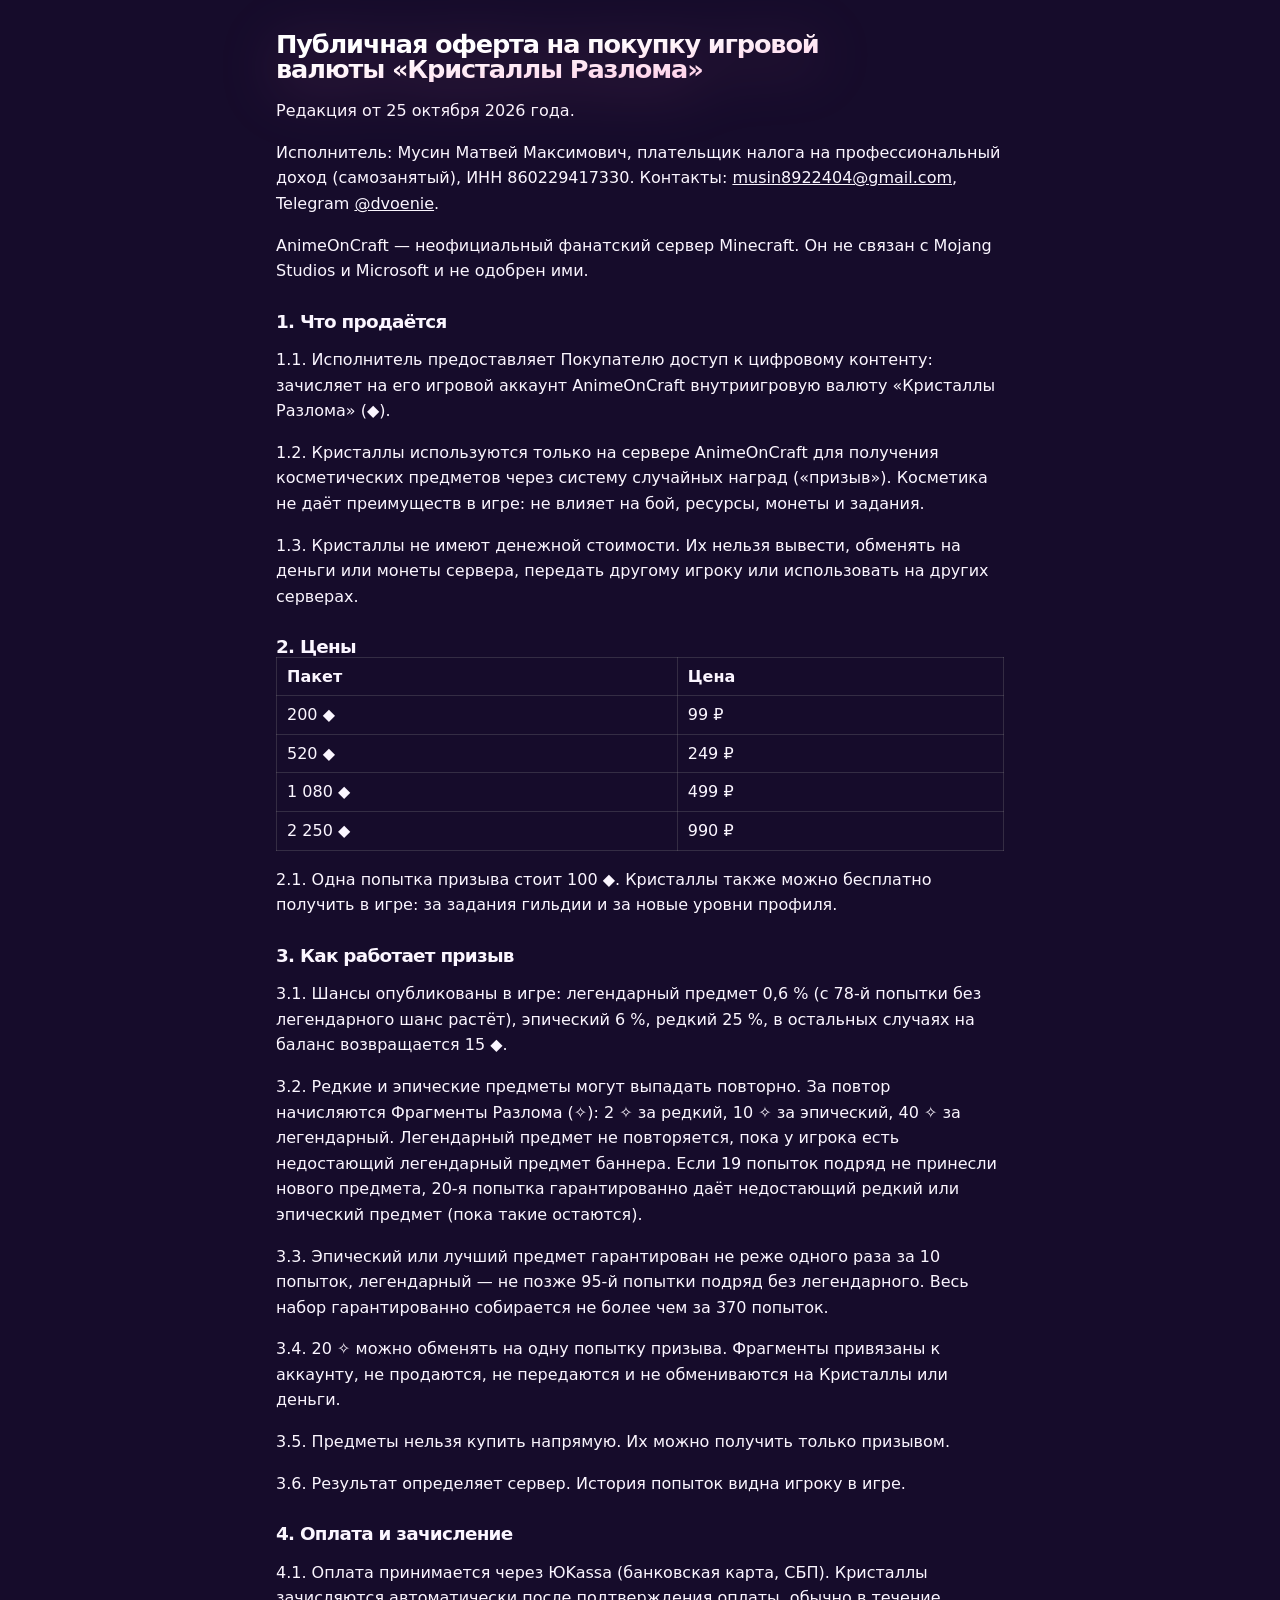
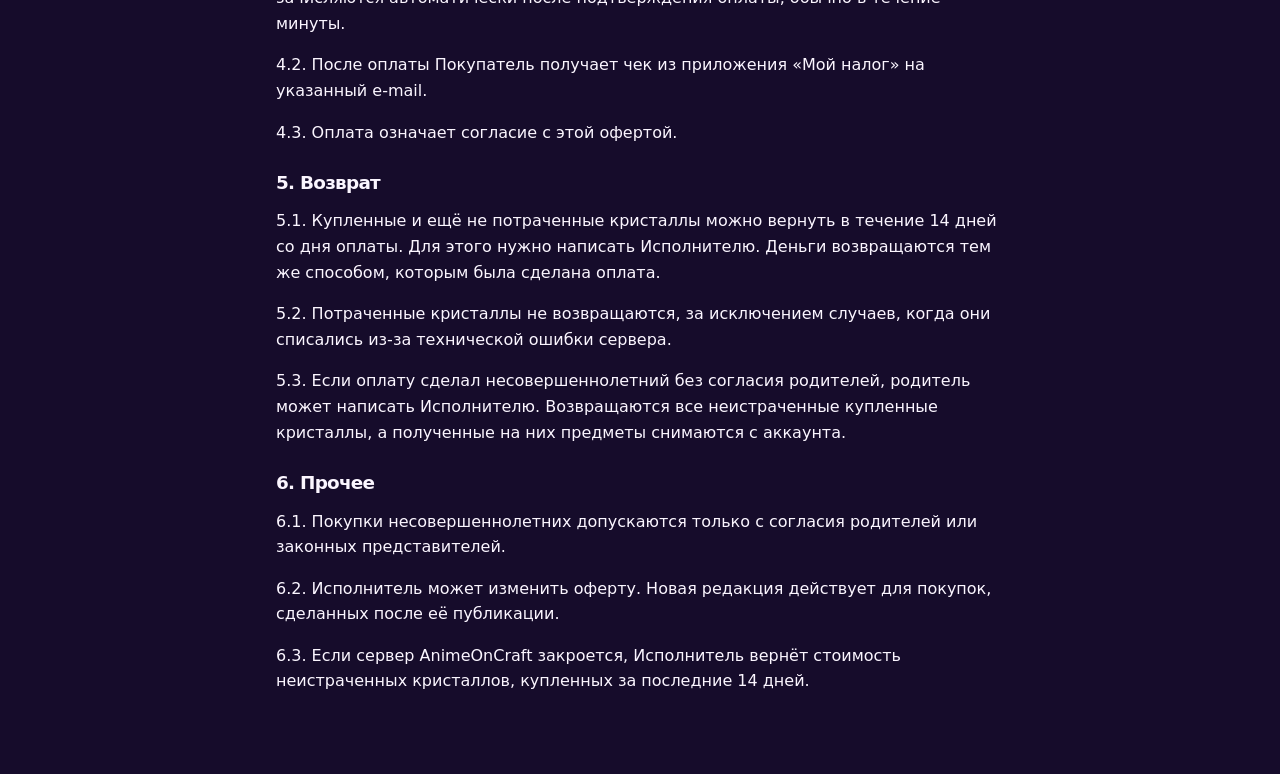
==== offer.html @ b02c4db6 "Publish AnimeOnCraft 0.9.0 factions metadata" ====
<!doctype html>
<html lang="ru">
<head>
<meta charset="utf-8">
<meta name="viewport" content="width=device-width, initial-scale=1">
<title>Оферта — Кристаллы Разлома · AnimeOnCraft</title>
<link rel="stylesheet" href="style.css">
<style>.offer{max-width:760px;margin:0 auto;padding:32px 16px 64px;line-height:1.6}.offer h1{font-size:1.6rem}.offer h2{font-size:1.15rem;margin-top:28px}.offer table{border-collapse:collapse;width:100%}.offer td,.offer th{border:1px solid #8884;padding:6px 10px;text-align:left}</style>
</head>
<body>
<main class="offer">
<h1>Публичная оферта на покупку игровой валюты «Кристаллы Разлома»</h1>
<p>Редакция от 25 октября 2026 года.</p>
<p>Исполнитель: Мусин Матвей Максимович, плательщик налога на профессиональный доход (самозанятый), ИНН 860229417330. Контакты: <a href="mailto:musin8922404@gmail.com">musin8922404@gmail.com</a>, Telegram <a href="https://t.me/dvoenie">@dvoenie</a>.</p>
<p>AnimeOnCraft — неофициальный фанатский сервер Minecraft. Он не связан с Mojang Studios и Microsoft и не одобрен ими.</p>

<h2>1. Что продаётся</h2>
<p>1.1. Исполнитель предоставляет Покупателю доступ к цифровому контенту: зачисляет на его игровой аккаунт AnimeOnCraft внутриигровую валюту «Кристаллы Разлома» (◆).</p>
<p>1.2. Кристаллы используются только на сервере AnimeOnCraft для получения косметических предметов через систему случайных наград («призыв»). Косметика не даёт преимуществ в игре: не влияет на бой, ресурсы, монеты и задания.</p>
<p>1.3. Кристаллы не имеют денежной стоимости. Их нельзя вывести, обменять на деньги или монеты сервера, передать другому игроку или использовать на других серверах.</p>

<h2>2. Цены</h2>
<table>
<tr><th>Пакет</th><th>Цена</th></tr>
<tr><td>200 ◆</td><td>99 ₽</td></tr>
<tr><td>520 ◆</td><td>249 ₽</td></tr>
<tr><td>1 080 ◆</td><td>499 ₽</td></tr>
<tr><td>2 250 ◆</td><td>990 ₽</td></tr>
</table>
<p>2.1. Одна попытка призыва стоит 100 ◆. Кристаллы также можно бесплатно получить в игре: за задания гильдии и за новые уровни профиля.</p>

<h2>3. Как работает призыв</h2>
<p>3.1. Шансы опубликованы в игре: легендарный предмет 0,6 % (с 78-й попытки без легендарного шанс растёт), эпический 6 %, редкий 25 %, в остальных случаях на баланс возвращается 15 ◆.</p>
<p>3.2. Редкие и эпические предметы могут выпадать повторно. За повтор начисляются Фрагменты Разлома (✧): 2 ✧ за редкий, 10 ✧ за эпический, 40 ✧ за легендарный. Легендарный предмет не повторяется, пока у игрока есть недостающий легендарный предмет баннера. Если 19 попыток подряд не принесли нового предмета, 20-я попытка гарантированно даёт недостающий редкий или эпический предмет (пока такие остаются).</p>
<p>3.3. Эпический или лучший предмет гарантирован не реже одного раза за 10 попыток, легендарный — не позже 95-й попытки подряд без легендарного. Весь набор гарантированно собирается не более чем за 370 попыток.</p>
<p>3.4. 20 ✧ можно обменять на одну попытку призыва. Фрагменты привязаны к аккаунту, не продаются, не передаются и не обмениваются на Кристаллы или деньги.</p>
<p>3.5. Предметы нельзя купить напрямую. Их можно получить только призывом.</p>
<p>3.6. Результат определяет сервер. История попыток видна игроку в игре.</p>

<h2>4. Оплата и зачисление</h2>
<p>4.1. Оплата принимается через ЮKassa (банковская карта, СБП). Кристаллы зачисляются автоматически после подтверждения оплаты, обычно в течение минуты.</p>
<p>4.2. После оплаты Покупатель получает чек из приложения «Мой налог» на указанный e-mail.</p>
<p>4.3. Оплата означает согласие с этой офертой.</p>

<h2>5. Возврат</h2>
<p>5.1. Купленные и ещё не потраченные кристаллы можно вернуть в течение 14 дней со дня оплаты. Для этого нужно написать Исполнителю. Деньги возвращаются тем же способом, которым была сделана оплата.</p>
<p>5.2. Потраченные кристаллы не возвращаются, за исключением случаев, когда они списались из-за технической ошибки сервера.</p>
<p>5.3. Если оплату сделал несовершеннолетний без согласия родителей, родитель может написать Исполнителю. Возвращаются все неистраченные купленные кристаллы, а полученные на них предметы снимаются с аккаунта.</p>

<h2>6. Прочее</h2>
<p>6.1. Покупки несовершеннолетних допускаются только с согласия родителей или законных представителей.</p>
<p>6.2. Исполнитель может изменить оферту. Новая редакция действует для покупок, сделанных после её публикации.</p>
<p>6.3. Если сервер AnimeOnCraft закроется, Исполнитель вернёт стоимость неистраченных кристаллов, купленных за последние 14 дней.</p>
</main>
</body>
</html>
---- style.css ----
/* Layout: floating liquid-glass tab bar over a dusk sky of sakura and lilac light; each tab is one glass "sheet" view.
   Single dark look on purpose: the glass needs a deep coloured sky behind it. */
:root{
  --night:#160c2b;      /* page ground */
  --dusk:#2b1650;       /* deeper sky */
  --sakura:#ff9fcf;     /* main accent, mascot glow, CTA */
  --lilac:#b994ff;      /* secondary light */
  --dawn:#8fd8ff;       /* cool rim light on glass */
  --ink:#fbf6ff;        /* text */
  --ink-2:#d9cdea;      /* secondary text */
  --ink-3:#a998c2;      /* tertiary text */
  --glass:rgba(255,255,255,.085);
  --glass-hi:rgba(255,255,255,.16);
  --rim:rgba(255,255,255,.28);
  --rim-soft:rgba(255,255,255,.1);
  --shade:rgba(8,2,22,.45);
  --display:"Unbounded","Segoe UI",system-ui,sans-serif;
  --body:"Manrope","Segoe UI",system-ui,sans-serif;
  --r-xl:34px;--r-lg:26px;--r-md:18px;--r-pill:999px;
  color-scheme:dark;
}
*{box-sizing:border-box}
html{background:var(--night)}
body{margin:0;min-height:100vh;background:var(--night);color:var(--ink);font:500 16px/1.6 var(--body);-webkit-font-smoothing:antialiased;
  padding-left:max(16px,env(safe-area-inset-left,0px));padding-right:max(16px,env(safe-area-inset-right,0px));overflow-x:hidden}
body::before{content:"";position:fixed;inset:0 0 auto;height:env(safe-area-inset-top,0px);z-index:30;background:var(--night)}
a{color:inherit}
img{max-width:100%}
[hidden]{display:none!important}
.defs{position:absolute;width:0;height:0}
:focus-visible{outline:2px solid var(--sakura);outline-offset:3px;border-radius:12px}

/* Sky: soft colour fields the glass refracts */
.sky{position:fixed;inset:0;z-index:-1;overflow:hidden;background:
  radial-gradient(120% 80% at 50% 120%,#3a1a5e 0%,transparent 60%),
  linear-gradient(180deg,var(--night) 0%,var(--dusk) 100%)}
.sky i{position:absolute;border-radius:50%;filter:blur(60px);opacity:.95}
.sky .b1{width:46vmax;height:46vmax;left:52%;top:-12%;background:radial-gradient(circle,#ff7fc0 0%,#ff7fc000 70%)}
.sky .b2{width:40vmax;height:40vmax;left:-12%;top:28%;background:radial-gradient(circle,#7a5cff 0%,#7a5cff00 70%)}
.sky .b3{width:30vmax;height:30vmax;left:66%;top:58%;background:radial-gradient(circle,#4fc3ff 0%,#4fc3ff00 70%);opacity:.45}
.sky .b4{width:26vmax;height:26vmax;left:22%;top:-8%;background:radial-gradient(circle,#c58cff 0%,#c58cff00 70%);opacity:.55}
@media (prefers-reduced-motion:no-preference){
  .sky .b1{animation:drift 26s ease-in-out infinite alternate}
  .sky .b2{animation:drift 32s ease-in-out infinite alternate-reverse}
  .sky .b3{animation:drift 22s ease-in-out infinite alternate}
}
@keyframes drift{to{transform:translate3d(-6vmax,5vmax,0) scale(1.12)}}

/* Liquid glass material */
.glass{position:relative;isolation:isolate;
  background:linear-gradient(150deg,var(--glass-hi),var(--glass) 42%,rgba(255,255,255,.05));
  -webkit-backdrop-filter:blur(22px) saturate(175%);backdrop-filter:blur(22px) saturate(175%);
  border:1px solid var(--rim-soft);
  box-shadow:inset 0 1px 0 var(--rim),inset 0 -1px 0 rgba(255,255,255,.06),inset 0 0 0 1px rgba(255,255,255,.03),0 24px 60px -18px var(--shade)}
.glass::after{content:"";position:absolute;inset:0;border-radius:inherit;pointer-events:none;z-index:-1;
  background:radial-gradient(120% 60% at 15% -10%,rgba(255,255,255,.22),transparent 55%),radial-gradient(80% 50% at 110% 120%,rgba(143,216,255,.12),transparent 60%)}

/* Header + tab bar */
.top{position:sticky;top:env(safe-area-inset-top,0px);z-index:20;max-width:1240px;margin:0 auto;display:grid;grid-template-columns:1fr auto 1fr;align-items:center;gap:16px;padding-block:18px}
.brand{display:flex;align-items:center;gap:10px;text-decoration:none;font:700 17px/1 var(--display);letter-spacing:-.02em;justify-self:start}
.brand img{width:40px;height:40px;border-radius:12px;box-shadow:0 0 0 1px var(--rim-soft),0 8px 20px -6px rgba(255,127,192,.6)}
.tabs{display:flex;gap:2px;padding:5px;border-radius:var(--r-pill)}
.tabs a{position:relative;z-index:1;text-decoration:none;padding:10px 18px;border-radius:var(--r-pill);font-weight:700;font-size:15px;color:var(--ink-2);transition:color .25s;white-space:nowrap}
.tabs a[aria-current="page"]{color:var(--ink)}
.tabs a:hover{color:var(--ink)}
.lens{position:absolute;z-index:0;top:5px;left:0;height:calc(100% - 10px);width:80px;border-radius:var(--r-pill);
  background:linear-gradient(180deg,rgba(255,255,255,.26),rgba(255,255,255,.08));
  -webkit-backdrop-filter:blur(2px) saturate(190%) brightness(1.12);backdrop-filter:blur(2px) saturate(190%) brightness(1.12);
  box-shadow:inset 0 1px 1px rgba(255,255,255,.65),inset 0 -2px 6px rgba(255,159,207,.25),inset 0 0 0 1px rgba(255,255,255,.18),0 6px 18px -6px rgba(255,127,192,.55);
  transition:transform .55s cubic-bezier(.34,1.56,.64,1),width .55s cubic-bezier(.34,1.56,.64,1)}
.refract .lens{backdrop-filter:url(#lens) saturate(190%) brightness(1.12)}
.lens.squish{animation:squish .5s cubic-bezier(.34,1.56,.64,1)}
@keyframes squish{30%{scale:1.14 .86}60%{scale:.96 1.05}}
.mini-download{justify-self:end;text-decoration:none;font-weight:700;font-size:14px;padding:11px 18px;border-radius:var(--r-pill)}
.mini-download:hover{background:linear-gradient(150deg,rgba(255,159,207,.32),rgba(255,255,255,.08))}

main{max-width:1240px;margin:0 auto;padding-block:8px 40px}
.view{display:flex;flex-direction:column;gap:28px}
@media (prefers-reduced-motion:no-preference){.view{animation:rise .5s cubic-bezier(.2,.8,.2,1)}}
@keyframes rise{from{transform:translateY(10px) scale(.995);filter:blur(4px)}}

/* Home */
.hero{display:grid;grid-template-columns:1.05fr 1fr;align-items:center;gap:24px;padding-block:28px 8px}
.intro{display:flex;flex-direction:column;align-items:flex-start;gap:22px;min-width:0}
.beta{display:inline-flex;align-items:center;gap:9px;padding:8px 14px;border-radius:var(--r-pill);font-size:13px;font-weight:700;color:var(--ink-2)}
.beta i{width:7px;height:7px;border-radius:50%;background:#7ef0b2;box-shadow:0 0 10px #7ef0b2}
h1{margin:0;font:800 clamp(44px,6.6vw,92px)/.98 var(--display);letter-spacing:-.045em;text-wrap:balance;
  background:linear-gradient(175deg,#fff 30%,#ffd3ea 70%,#d7b8ff);-webkit-background-clip:text;background-clip:text;color:transparent;
  filter:drop-shadow(0 10px 30px rgba(255,127,192,.25))}
.lead{margin:0;max-width:30em;font-size:18px;color:var(--ink-2)}
.cta{position:relative;display:inline-flex;align-items:center;gap:14px;padding:20px 30px 20px 26px;border-radius:var(--r-pill);text-decoration:none;
  font:700 18px/1 var(--display);letter-spacing:-.01em;color:#2a0c26;
  background:radial-gradient(120% 140% at 30% 0%,#fff3f9 0%,#ffc2e1 32%,#ff8cc6 70%,#e86bb0 100%);
  box-shadow:inset 0 2px 1px rgba(255,255,255,.9),inset 0 -6px 14px rgba(170,40,110,.35),0 0 0 1px rgba(255,255,255,.35),0 18px 40px -12px rgba(255,110,185,.75);
  transition:transform .3s cubic-bezier(.34,1.56,.64,1),box-shadow .3s}
.cta::before{content:"";position:absolute;left:8%;right:8%;top:3px;height:40%;border-radius:var(--r-pill);background:linear-gradient(rgba(255,255,255,.55),rgba(255,255,255,0));pointer-events:none;z-index:0}
.cta>*{position:relative;z-index:1}
.cta:hover{transform:translateY(-2px) scale(1.02)}
.cta:active{transform:scale(.98)}
.meta{margin:0;font-size:14px;line-height:1.7;color:var(--ink-3)}

.stage{position:relative;aspect-ratio:1/1;max-width:560px;width:100%;justify-self:center;display:grid;place-items:center}
.bubble{position:absolute;inset:6%;border-radius:50%;
  background:radial-gradient(60% 60% at 32% 26%,rgba(255,255,255,.35),rgba(255,255,255,0) 42%),radial-gradient(circle at 50% 60%,rgba(255,159,207,.18),rgba(185,148,255,.08) 55%,rgba(255,255,255,.04) 70%);
  -webkit-backdrop-filter:blur(6px) saturate(160%);backdrop-filter:blur(6px) saturate(160%);
  box-shadow:inset 0 2px 2px rgba(255,255,255,.55),inset 0 -24px 60px rgba(143,216,255,.18),inset 0 0 0 1px rgba(255,255,255,.18),0 40px 90px -30px rgba(255,110,185,.6)}
.cat{position:relative;z-index:2;width:62%;height:auto;margin-top:2%;filter:drop-shadow(0 24px 30px rgba(40,6,60,.55))}
@media (prefers-reduced-motion:no-preference){.cat{animation:bob 6s ease-in-out infinite}}
@keyframes bob{50%{transform:translateY(-10px)}}
.pedestal{position:absolute;z-index:1;bottom:13%;width:46%;height:7%;border-radius:50%;background:radial-gradient(closest-side,rgba(20,4,40,.55),transparent)}
.chip{position:absolute;z-index:3;padding:10px 16px;border-radius:var(--r-pill);font-size:13px;font-weight:700;color:var(--ink);white-space:nowrap}
.chip-a{top:9%;right:-2%}
.chip-b{bottom:6%;left:0}

.steps{list-style:none;margin:0;padding:26px 28px;border-radius:var(--r-xl);display:grid;grid-template-columns:repeat(3,minmax(0,1fr));gap:28px}
.steps li{display:flex;gap:16px;align-items:flex-start;min-width:0}
.steps b{flex:none;display:grid;place-items:center;width:42px;height:42px;border-radius:50%;font:700 16px/1 var(--display);
  background:linear-gradient(160deg,rgba(255,255,255,.3),rgba(255,255,255,.06));box-shadow:inset 0 1px 1px rgba(255,255,255,.6),0 0 0 1px rgba(255,255,255,.12)}
.steps h3{margin:2px 0 6px;font:700 16px/1.3 var(--display);letter-spacing:-.01em}
.steps p{margin:0;font-size:15px;color:var(--ink-2)}

.teasers{display:grid;grid-template-columns:repeat(3,minmax(0,1fr));gap:16px}
.teaser{display:flex;flex-direction:column;gap:10px;padding:22px 24px;border-radius:var(--r-lg);text-decoration:none;min-width:0;transition:transform .35s cubic-bezier(.34,1.56,.64,1)}
.teaser:hover{transform:translateY(-3px)}
.t-kicker{font-size:13px;font-weight:700;color:var(--sakura)}
.t-title{font:700 18px/1.3 var(--display);letter-spacing:-.01em;text-wrap:balance}
.t-more{margin-top:auto;font-size:14px;font-weight:700;color:var(--ink-2)}
.teaser-map{background-image:linear-gradient(150deg,rgba(22,12,43,.55),rgba(22,12,43,.82)),url(assets/shots/sora-top-s.webp);background-size:cover;background-position:center}
.teaser-shots{background-image:linear-gradient(150deg,rgba(22,12,43,.5),rgba(22,12,43,.82)),url(assets/shots/guild-entrance-s.webp);background-size:cover;background-position:center}

/* Shared view heading */
.view-head{display:flex;flex-direction:column;gap:8px;padding-top:20px;max-width:46em}
h2{margin:0;font:800 clamp(32px,4.4vw,52px)/1.05 var(--display);letter-spacing:-.04em}
.view-head p{margin:0;color:var(--ink-2)}

/* Map */
.map-shell{border-radius:var(--r-xl);padding:14px;display:flex;flex-direction:column;gap:12px}
.map-filters{display:flex;flex-wrap:wrap;gap:8px}
.pill{display:inline-flex;align-items:center;gap:8px;padding:8px 14px;border-radius:var(--r-pill);border:1px solid var(--rim-soft);background:rgba(255,255,255,.04);color:var(--ink-3);font:700 14px/1 var(--body);cursor:pointer;transition:background .2s,color .2s}
.pill.on{color:var(--ink);background:linear-gradient(160deg,rgba(255,255,255,.2),rgba(255,255,255,.06));box-shadow:inset 0 1px 0 rgba(255,255,255,.35)}
.dot{width:10px;height:10px;border-radius:50%;flex:none}
.d-sora{background:#fff;box-shadow:0 0 8px #fff}.d-clan{background:conic-gradient(#ff5a5f,#ff8fd0,#b67bff,#6fc8ff,#7ee07a,#ffa24c,#ff5a5f)}
.d-res{background:#ffd36b}.d-place{background:#c9d2e3}.d-event{background:#c06bff;box-shadow:0 0 8px #c06bff}.d-road{background:transparent;border:2px solid #f2e6d8;border-radius:3px;height:4px}
.map-frame{position:relative;height:min(72vh,760px);min-height:380px;border-radius:calc(var(--r-xl) - 10px);overflow:hidden;background:#0b0618;touch-action:none;cursor:grab}
.map-frame.drag{cursor:grabbing}
#map-svg{width:100%;height:100%;display:block}
.map-zoom{position:absolute;right:14px;top:14px;display:flex;flex-direction:column;border-radius:20px;padding:4px}
.map-zoom button{width:40px;height:40px;border:0;background:transparent;color:var(--ink);font:700 20px/1 var(--body);cursor:pointer;border-radius:16px}
.map-zoom button:hover{background:rgba(255,255,255,.12)}
.map-card{position:absolute;left:14px;bottom:14px;max-width:min(320px,calc(100% - 28px));padding:14px 18px;border-radius:var(--r-md);display:flex;flex-direction:column;gap:2px;pointer-events:none}
.mc-type{font-size:13px;font-weight:700;color:var(--sakura)}
.mc-name{font:700 17px/1.3 var(--display);letter-spacing:-.01em}
.mc-xz{font-size:13px;color:var(--ink-3);font-variant-numeric:tabular-nums}
.map-legend{display:flex;flex-wrap:wrap;gap:8px 18px;font-size:14px;color:var(--ink-2);padding:2px 6px}
.map-legend span{display:inline-flex;align-items:center;gap:8px}
.poi{cursor:pointer}
.poi-label{font-family:var(--body);font-weight:700;fill:#fff;paint-order:stroke;stroke:rgba(14,6,28,.85);stroke-width:4px;pointer-events:none}

/* News */
.news{display:grid;grid-template-columns:minmax(240px,320px) minmax(0,1fr);gap:18px;align-items:start}
.news-list{list-style:none;margin:0;padding:8px;border-radius:var(--r-lg);display:flex;flex-direction:column;gap:4px;position:sticky;top:96px}
.news-list button{width:100%;text-align:left;border:0;background:transparent;color:var(--ink-2);padding:12px 14px;border-radius:var(--r-md);cursor:pointer;display:flex;flex-direction:column;gap:3px;font:600 15px/1.35 var(--body)}
.news-list button:hover{background:rgba(255,255,255,.06);color:var(--ink)}
.news-list button[aria-current="true"]{color:var(--ink);background:linear-gradient(160deg,rgba(255,255,255,.2),rgba(255,255,255,.06));box-shadow:inset 0 1px 0 rgba(255,255,255,.35)}
.news-list .nv{font:700 12px/1 var(--display);color:var(--sakura);font-variant-numeric:tabular-nums}
.news-article{border-radius:var(--r-xl);padding:clamp(22px,4vw,44px);min-width:0}
.news-article .nh{display:flex;flex-wrap:wrap;gap:8px 14px;align-items:center;margin-bottom:14px;color:var(--ink-3);font-size:14px}
.news-article .ver{padding:5px 11px;border-radius:var(--r-pill);font:700 12px/1 var(--display);color:#2a0c26;background:var(--sakura)}
.news-article h3.title{margin:0 0 18px;font:800 clamp(24px,3vw,36px)/1.15 var(--display);letter-spacing:-.03em;text-wrap:balance}
.news-body{max-width:68ch;color:var(--ink-2)}
.news-body h3{margin:26px 0 8px;font:700 18px/1.3 var(--display);color:var(--ink);letter-spacing:-.01em}
.news-body p{margin:0 0 12px}
.news-body ul{margin:0 0 12px;padding-left:20px}
.news-body li{margin-bottom:6px}
.news-body strong{color:var(--ink)}
.news-body code{font-size:.9em;padding:2px 7px;border-radius:8px;background:rgba(255,255,255,.1)}
.news-body .tbl{overflow-x:auto;margin:6px 0 14px}
.news-body table{border-collapse:collapse;font-size:14px;min-width:520px}
.news-body th,.news-body td{padding:8px 12px;border-bottom:1px solid var(--rim-soft);text-align:left}
.news-body th{color:var(--ink)}

/* Screenshots */
.seg{position:relative;display:inline-flex;align-self:flex-start;padding:5px;border-radius:var(--r-pill);gap:2px;max-width:100%;overflow-x:auto}
.seg button{position:relative;z-index:1;border:0;background:transparent;color:var(--ink-2);font:700 15px/1 var(--body);padding:11px 18px;border-radius:var(--r-pill);cursor:pointer;white-space:nowrap}
.seg button[aria-selected="true"]{color:var(--ink)}
.seg-lens{position:absolute;z-index:0;top:5px;left:0;height:calc(100% - 10px);border-radius:var(--r-pill);background:linear-gradient(180deg,rgba(255,255,255,.26),rgba(255,255,255,.08));
  box-shadow:inset 0 1px 1px rgba(255,255,255,.65),inset 0 0 0 1px rgba(255,255,255,.18);transition:transform .55s cubic-bezier(.34,1.56,.64,1),width .55s cubic-bezier(.34,1.56,.64,1)}
.album-note{margin:-10px 0 0;color:var(--ink-3);font-size:14px;max-width:60em}
.gallery{display:grid;grid-template-columns:repeat(6,minmax(0,1fr));gap:14px}
.shot{position:relative;margin:0;padding:6px;border-radius:var(--r-lg);cursor:zoom-in;grid-column:span 2;border:0;color:inherit;text-align:left;font:inherit}
.shot.wide{grid-column:span 4;grid-row:span 2}
.shot.half{grid-column:span 3}
.shot img{display:block;width:100%;height:100%;aspect-ratio:16/9;object-fit:cover;border-radius:calc(var(--r-lg) - 6px)}
.shot.wide img{aspect-ratio:auto;min-height:100%}
.shot.square img{aspect-ratio:1/1}
.shot .cap{position:absolute;left:16px;bottom:16px;right:16px;padding:8px 12px;border-radius:12px;font-size:13px;font-weight:700;
  background:rgba(22,12,43,.55);-webkit-backdrop-filter:blur(12px);backdrop-filter:blur(12px);box-shadow:inset 0 1px 0 rgba(255,255,255,.2);width:fit-content;max-width:calc(100% - 32px)}

/* Lightbox */
.lightbox{position:fixed;inset:0;z-index:50;display:grid;grid-template-columns:auto minmax(0,1fr) auto;align-items:center;gap:12px;
  padding:calc(20px + env(safe-area-inset-top,0px)) max(16px,env(safe-area-inset-right,0px)) calc(20px + env(safe-area-inset-bottom,0px)) max(16px,env(safe-area-inset-left,0px));
  background:rgba(14,6,28,.55);-webkit-backdrop-filter:blur(24px) saturate(150%);backdrop-filter:blur(24px) saturate(150%)}
.lb-fig{margin:0;padding:10px;border-radius:var(--r-xl);justify-self:center;max-width:100%}
.lb-fig img{display:block;max-height:78vh;width:auto;max-width:100%;border-radius:calc(var(--r-xl) - 10px)}
.lb-fig figcaption{padding:12px 8px 4px;font-weight:700;color:var(--ink-2)}
.lb-nav,.lb-close{width:48px;height:48px;border-radius:50%;color:var(--ink);font:700 24px/1 var(--body);cursor:pointer}
.lb-close{position:absolute;top:calc(16px + env(safe-area-inset-top,0px));right:max(16px,env(safe-area-inset-right,0px));font-size:18px}

.foot{max-width:1240px;margin:0 auto;display:flex;flex-wrap:wrap;justify-content:space-between;gap:12px 24px;padding-block:22px 34px;border-top:1px solid var(--rim-soft);font-size:13px;color:var(--ink-3)}
.foot .links{display:flex;gap:18px}
.foot a{color:var(--ink-2);text-underline-offset:3px}

/* Tablet */
@media (max-width:960px){
  .top{grid-template-columns:auto 1fr;}
  .tabs{grid-column:1/-1;grid-row:2;justify-self:center}
  .mini-download{grid-column:2;grid-row:1}
  .hero{grid-template-columns:1fr}
  .stage{max-width:440px;order:-1}
  .steps,.teasers{grid-template-columns:1fr}
  .news{grid-template-columns:1fr}
  .news-list{position:static;flex-direction:row;overflow-x:auto}
  .news-list li{flex:none;width:220px}
  .gallery{grid-template-columns:repeat(2,minmax(0,1fr))}
  .shot,.shot.half{grid-column:span 1}
  .shot.wide{grid-column:span 2;grid-row:auto}
  .shot.wide img{aspect-ratio:16/9}
}
/* Phone */
@media (max-width:560px){
  body{font-size:15px}
  .brand span{display:none}
  .top{padding-block:12px;gap:10px}
  .tabs{width:100%;justify-content:space-between}
  .tabs a{padding:10px 11px;font-size:14px}
  .chip{font-size:12px;padding:8px 12px}
  .chip-a{right:0}
  .cta{width:100%;justify-content:center}
  .lead{font-size:16px}
  .gallery{grid-template-columns:1fr}
  .shot.wide{grid-column:auto}
  .map-frame{height:64vh;min-height:340px}
  .map-filters{flex-wrap:nowrap;overflow-x:auto;scrollbar-width:none;margin-inline:-4px;padding-inline:4px}
  .pill{flex:none}
  .seg{display:flex;align-self:stretch}
  .seg button{flex:1;padding:11px 8px;font-size:14px}
  .news-list li{width:240px}
  .lightbox{grid-template-columns:1fr;align-content:center}
  .lb-nav{display:none}
}
@media (prefers-reduced-motion:reduce){*{transition:none!important;animation:none!important}}
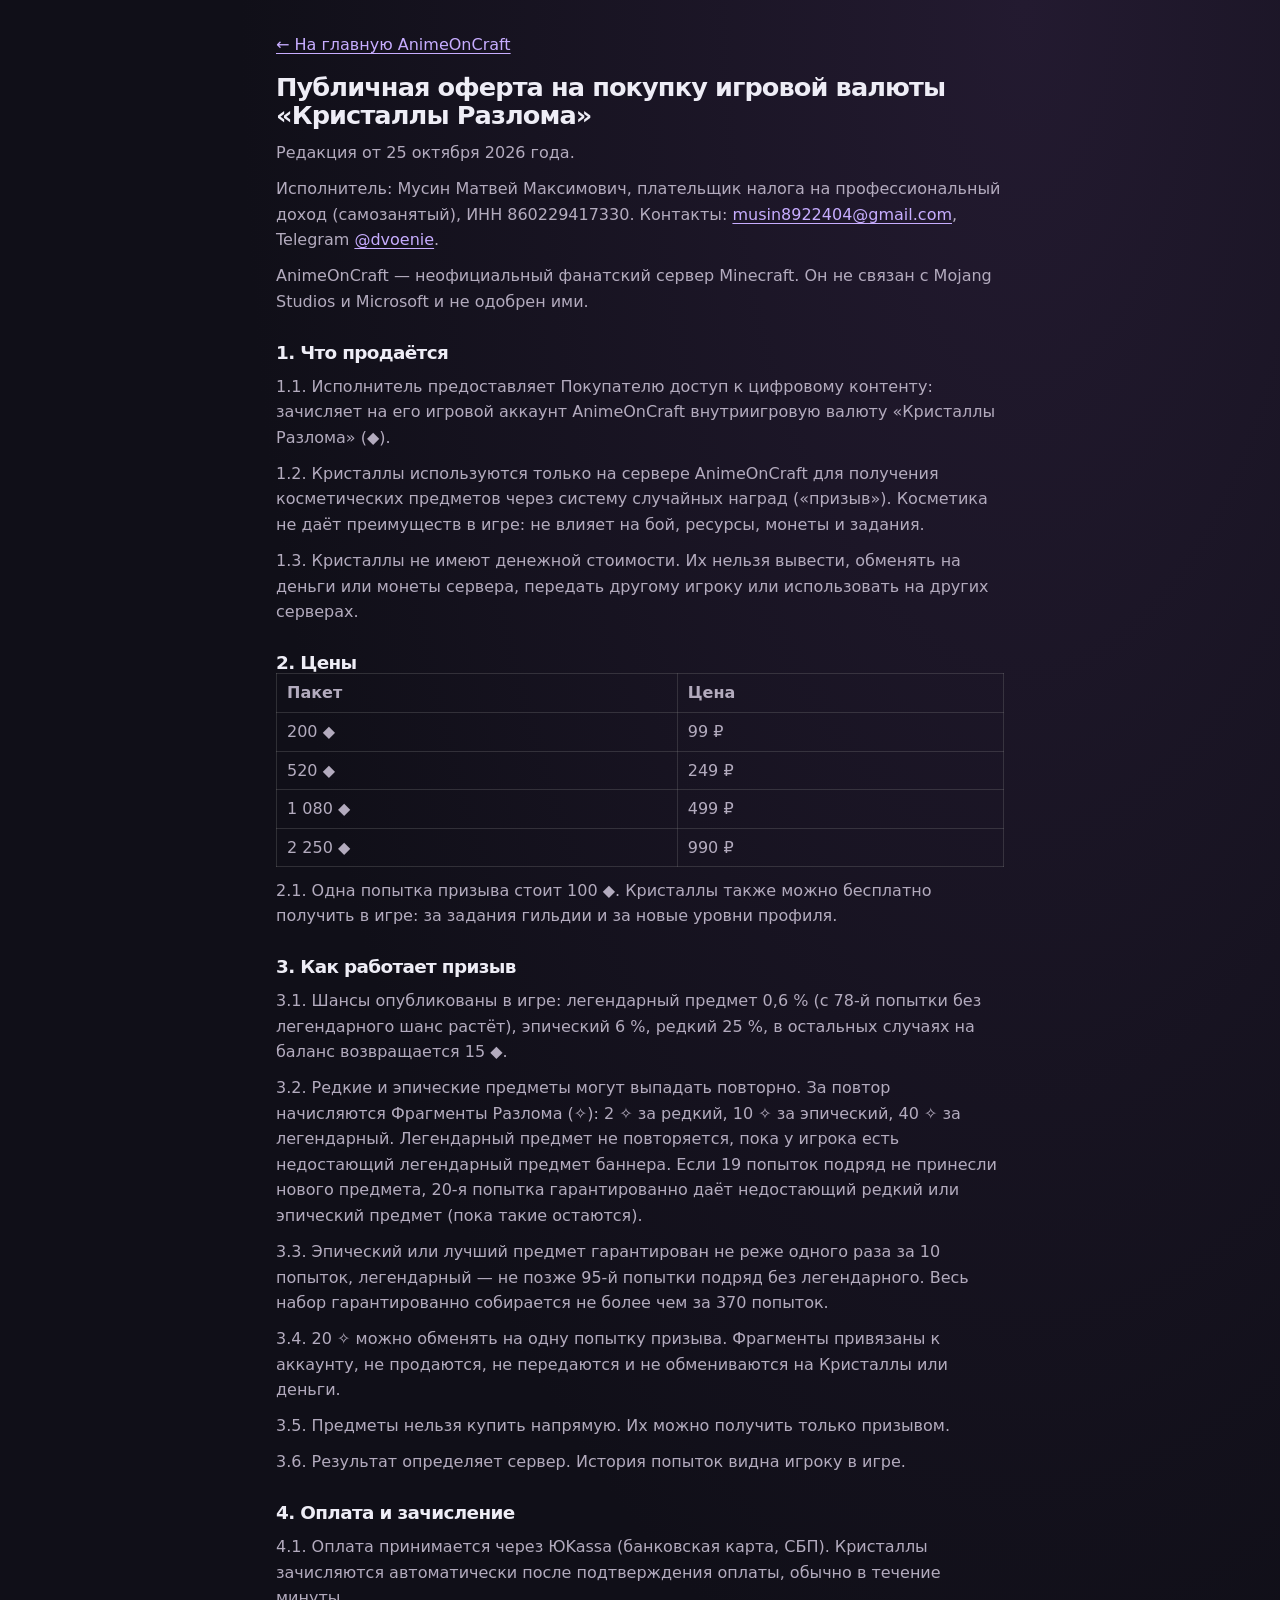
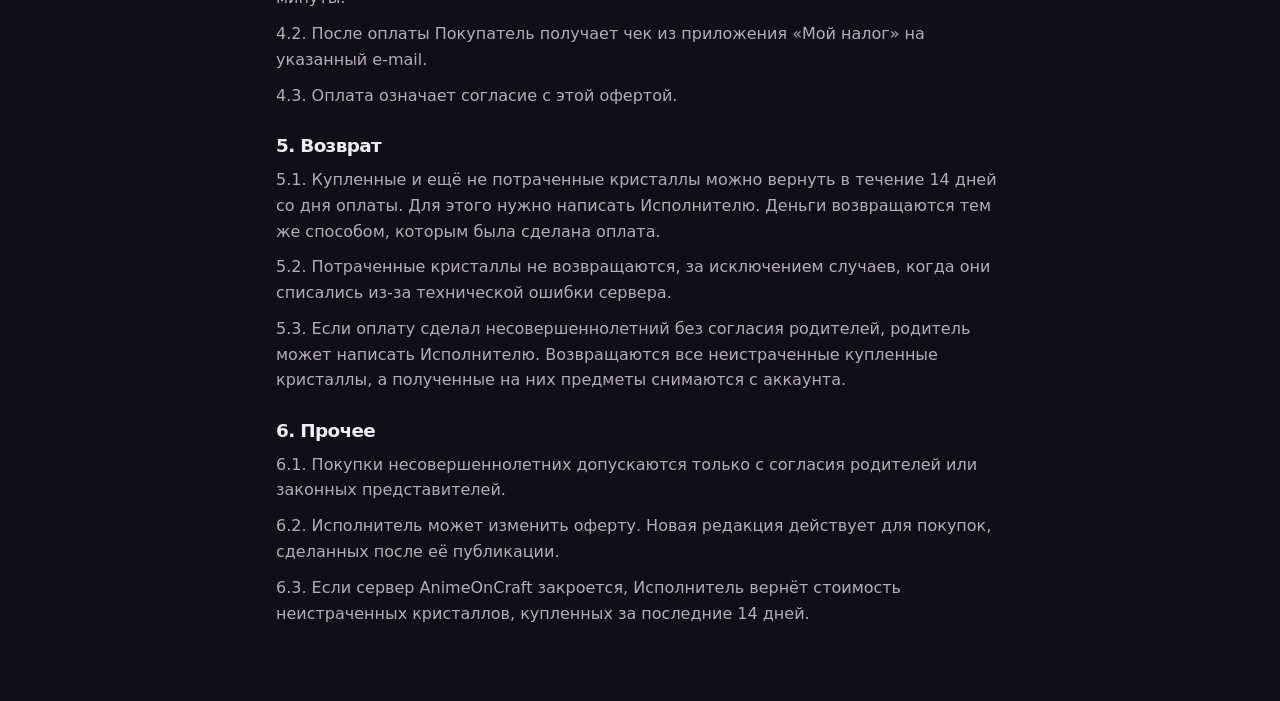
==== commit 3c8c30ef: "Restore approved site layout and retain 0.9.0 factions content" ====
--- a/offer.html
+++ b/offer.html
@@ -9,6 +9,7 @@
 </head>
 <body>
 <main class="offer">
+<a class="offer-back" href="index.html#home">← На главную AnimeOnCraft</a>
 <h1>Публичная оферта на покупку игровой валюты «Кристаллы Разлома»</h1>
 <p>Редакция от 25 октября 2026 года.</p>
 <p>Исполнитель: Мусин Матвей Максимович, плательщик налога на профессиональный доход (самозанятый), ИНН 860229417330. Контакты: <a href="mailto:musin8922404@gmail.com">musin8922404@gmail.com</a>, Telegram <a href="https://t.me/dvoenie">@dvoenie</a>.</p>
--- a/style.css
+++ b/style.css
@@ -1,251 +1,191 @@
-/* Layout: floating liquid-glass tab bar over a dusk sky of sakura and lilac light; each tab is one glass "sheet" view.
-   Single dark look on purpose: the glass needs a deep coloured sky behind it. */
-:root{
-  --night:#160c2b;      /* page ground */
-  --dusk:#2b1650;       /* deeper sky */
-  --sakura:#ff9fcf;     /* main accent, mascot glow, CTA */
-  --lilac:#b994ff;      /* secondary light */
-  --dawn:#8fd8ff;       /* cool rim light on glass */
-  --ink:#fbf6ff;        /* text */
-  --ink-2:#d9cdea;      /* secondary text */
-  --ink-3:#a998c2;      /* tertiary text */
-  --glass:rgba(255,255,255,.085);
-  --glass-hi:rgba(255,255,255,.16);
-  --rim:rgba(255,255,255,.28);
-  --rim-soft:rgba(255,255,255,.1);
-  --shade:rgba(8,2,22,.45);
-  --display:"Unbounded","Segoe UI",system-ui,sans-serif;
-  --body:"Manrope","Segoe UI",system-ui,sans-serif;
-  --r-xl:34px;--r-lg:26px;--r-md:18px;--r-pill:999px;
-  color-scheme:dark;
+:root {
+  color-scheme: dark;
+  --bg: #100f18;
+  --panel: #1b1826;
+  --raised: #252033;
+  --border: #322c41;
+  --text: #eeedf6;
+  --muted: #b3abbe;
+  --lavender: #c7adff;
+  --amber: #f0c385;
+  --radius: 12px;
+  --mono: Consolas, "Cascadia Mono", monospace;
+  font-family: "Segoe UI", system-ui, sans-serif;
+  background: var(--bg);
+  color: var(--text);
 }
-*{box-sizing:border-box}
-html{background:var(--night)}
-body{margin:0;min-height:100vh;background:var(--night);color:var(--ink);font:500 16px/1.6 var(--body);-webkit-font-smoothing:antialiased;
-  padding-left:max(16px,env(safe-area-inset-left,0px));padding-right:max(16px,env(safe-area-inset-right,0px));overflow-x:hidden}
-body::before{content:"";position:fixed;inset:0 0 auto;height:env(safe-area-inset-top,0px);z-index:30;background:var(--night)}
-a{color:inherit}
-img{max-width:100%}
-[hidden]{display:none!important}
-.defs{position:absolute;width:0;height:0}
-:focus-visible{outline:2px solid var(--sakura);outline-offset:3px;border-radius:12px}
 
-/* Sky: soft colour fields the glass refracts */
-.sky{position:fixed;inset:0;z-index:-1;overflow:hidden;background:
-  radial-gradient(120% 80% at 50% 120%,#3a1a5e 0%,transparent 60%),
-  linear-gradient(180deg,var(--night) 0%,var(--dusk) 100%)}
-.sky i{position:absolute;border-radius:50%;filter:blur(60px);opacity:.95}
-.sky .b1{width:46vmax;height:46vmax;left:52%;top:-12%;background:radial-gradient(circle,#ff7fc0 0%,#ff7fc000 70%)}
-.sky .b2{width:40vmax;height:40vmax;left:-12%;top:28%;background:radial-gradient(circle,#7a5cff 0%,#7a5cff00 70%)}
-.sky .b3{width:30vmax;height:30vmax;left:66%;top:58%;background:radial-gradient(circle,#4fc3ff 0%,#4fc3ff00 70%);opacity:.45}
-.sky .b4{width:26vmax;height:26vmax;left:22%;top:-8%;background:radial-gradient(circle,#c58cff 0%,#c58cff00 70%);opacity:.55}
-@media (prefers-reduced-motion:no-preference){
-  .sky .b1{animation:drift 26s ease-in-out infinite alternate}
-  .sky .b2{animation:drift 32s ease-in-out infinite alternate-reverse}
-  .sky .b3{animation:drift 22s ease-in-out infinite alternate}
+* { box-sizing: border-box; }
+[hidden] { display: none !important; }
+body { margin: 0; min-width: 280px; background: radial-gradient(ellipse at 80% 0%, #231a30, transparent 49rem), var(--bg); }
+a { color: var(--lavender); text-underline-offset: 3px; }
+button { font: inherit; color: inherit; cursor: pointer; }
+h1, h2, h3, p { margin: 0; }
+h1, h2, h3 { line-height: 1.12; letter-spacing: -.035em; }
+:focus-visible { outline: 2px solid var(--lavender); outline-offset: 4px; }
+.wrap { width: min(100% - 48px, 1200px); margin-inline: auto; }
+.icon-library { position: absolute; pointer-events: none; }
+.skip-link { position: fixed; z-index: 10; left: 12px; top: 12px; padding: 10px; background: var(--panel); transform: translateY(-160%); }
+.skip-link:focus { transform: none; }
+.eyebrow { color: var(--lavender); font: 700 12px/1.4 var(--mono); letter-spacing: .1em; text-transform: uppercase; }
+.panel { border: 1px solid var(--border); border-radius: var(--radius); background: var(--panel); min-width: 0; }
+
+.site-header { background: #15131f; border-bottom: 1px solid var(--border); }
+.top { display: grid; grid-template-columns: 1fr auto 1fr; align-items: center; gap: 16px; min-height: 70px; }
+.brand { display: inline-flex; align-items: center; justify-self: start; gap: 10px; color: var(--text); text-decoration: none; font-size: 20px; font-weight: 800; letter-spacing: -.055em; }
+.brand img { border-radius: 9px; border: 1px solid #49385e; }
+.tabs { display: flex; gap: 4px; }
+.tabs a { display: flex; align-items: center; justify-content: center; gap: 8px; padding: 9px 13px; border-radius: 7px; border: 1px solid transparent; text-decoration: none; color: var(--muted); font-weight: 650; font-size: 14px; }
+.tabs a:hover { color: var(--text); background: #211c2c; }
+.tabs a[aria-current] { color: #ebdcff; background: #2b233b; border-color: #443552; }
+.tabs svg, .button svg, .tile-icon svg, .tile-arrow, .map-zoom svg { width: 18px; height: 18px; flex: none; fill: none; stroke: currentColor; stroke-width: 1.75; stroke-linecap: round; stroke-linejoin: round; }
+.button { display: inline-flex; align-items: center; justify-content: center; gap: 9px; min-height: 42px; padding: 9px 15px; border: 1px solid #4a3c5b; border-radius: 7px; text-decoration: none; font-weight: 700; font-size: 14px; }
+.mini-download { justify-self: end; color: var(--amber); border-color: #72593e; background: #2b231f; }
+.mini-download:hover { background: #3c2c20; }
+.button-primary { color: #241a10; background: var(--amber); border-color: #ffdaa8; }
+.button-primary:hover { background: #ffdaa8; }
+.button-secondary { color: #efe4fb; background: #20192de8; }
+.button-secondary:hover { background: #342746; }
+
+#content { padding-block: 24px 32px; }
+.view { display: grid; gap: 24px; }
+.hero {
+  position: relative;
+  display: flex;
+  align-items: end;
+  min-height: clamp(365px, 40vw, 475px);
+  padding: clamp(24px, 4.4vw, 56px);
+  border: 1px solid #554365;
+  border-radius: 15px;
+  background: linear-gradient(90deg, #130e1bf2 0%, #1a1223d9 33%, #1a122333 75%), url("assets/launcher-world.webp") 62% 49% / cover;
 }
-@keyframes drift{to{transform:translate3d(-6vmax,5vmax,0) scale(1.12)}}
+.hero-copy { position: relative; max-width: 630px; }
+.hero h1 { margin-block: 8px 12px; font-size: clamp(48px, 6.25vw, 88px); letter-spacing: -.065em; font-weight: 800; }
+.lead { max-width: 375px; color: #e2d7eb; font-size: clamp(16px, 2vw, 20px); line-height: 1.48; }
+.hero-actions { display: flex; flex-wrap: wrap; gap: 9px; margin-top: 23px; }
+.hero-actions .button { min-height: 46px; padding-inline: 16px; }
+.hero-stamp { position: absolute; top: 17px; right: 17px; padding: 6px 9px; border: 1px solid #a88cba75; border-radius: 5px; background: #171220e6; color: #efe3fb; font: 11px/1.2 var(--mono); }
+.hero-stamp span { color: var(--lavender); }
+.specs { display: flex; flex-wrap: wrap; list-style: none; gap: 6px 12px; margin: 15px 0 0; padding: 0; color: #cec2db; font-size: 13px; }
+.specs li + li::before { content: "·"; margin-right: 12px; color: var(--lavender); }
+.start h2 { margin-bottom: 11px; font-size: 23px; }
+.steps { list-style: none; margin: 0; padding: 0; display: grid; grid-template-columns: repeat(4, minmax(0, 1fr)); gap: 12px; }
+.steps li { display: flex; gap: 11px; padding: 15px 14px; }
+.step-index { flex: none; display: grid; place-items: center; width: 35px; height: 35px; border: 1px solid #49385e; border-radius: 7px; background: #292137; color: var(--lavender); font: 700 13px var(--mono); }
+.steps h3 { margin: 1px 0 5px; font-size: 16px; }
+.steps p { color: var(--muted); font-size: 13px; line-height: 1.45; }
+.teasers { display: grid; grid-template-columns: repeat(2, minmax(0, 1fr)); gap: 12px; }
+.teaser { min-height: 80px; display: flex; align-items: center; gap: 11px; padding: 13px 14px; color: var(--text); text-decoration: none; }
+.teaser:hover { border-color: #745b8b; }
+.teaser-map { background: linear-gradient(90deg, #1b1826 25%, #1b1826bd 75%, #1b182675), url("assets/sora-top.webp") center 52% / cover; }
+.tile-icon { flex: none; display: grid; place-items: center; width: 37px; height: 37px; border-radius: 7px; border: 1px solid #49385e; color: var(--lavender); background: #292137; }
+.teaser-copy { flex: 1; display: grid; gap: 5px; min-width: 0; }
+.teaser .eyebrow { font-size: 10px; }
+.t-title { overflow-wrap: anywhere; font-size: 15px; }
+.tile-arrow { color: var(--lavender); }
 
-/* Liquid glass material */
-.glass{position:relative;isolation:isolate;
-  background:linear-gradient(150deg,var(--glass-hi),var(--glass) 42%,rgba(255,255,255,.05));
-  -webkit-backdrop-filter:blur(22px) saturate(175%);backdrop-filter:blur(22px) saturate(175%);
-  border:1px solid var(--rim-soft);
-  box-shadow:inset 0 1px 0 var(--rim),inset 0 -1px 0 rgba(255,255,255,.06),inset 0 0 0 1px rgba(255,255,255,.03),0 24px 60px -18px var(--shade)}
-.glass::after{content:"";position:absolute;inset:0;border-radius:inherit;pointer-events:none;z-index:-1;
-  background:radial-gradient(120% 60% at 15% -10%,rgba(255,255,255,.22),transparent 55%),radial-gradient(80% 50% at 110% 120%,rgba(143,216,255,.12),transparent 60%)}
+.view-head { padding-top: 3px; }
+.view-head h2 { margin-block: 5px 8px; font-size: clamp(32px, 4vw, 45px); }
+.view-head p { max-width: 70ch; color: var(--muted); line-height: 1.55; }
+.map-layout { display: grid; grid-template-columns: minmax(0, 1fr) 245px; gap: 14px; align-items: start; }
+.map-shell { display: grid; gap: 9px; padding: 9px; }
+.map-frame { position: relative; height: clamp(380px, 61vh, 660px); border: 1px solid #463a50; border-radius: 8px; overflow: hidden; background: #182124; touch-action: none; cursor: grab; }
+.map-frame.drag { cursor: grabbing; }
+#map-svg { display: block; width: 100%; height: 100%; }
+.poi { cursor: pointer; }
+.poi-label { fill: #fff; paint-order: stroke; stroke: #17101fe0; stroke-linejoin: round; font-weight: 700; pointer-events: none; }
+.poi:focus-visible { outline: none; }
+.poi:focus-visible circle:last-of-type { stroke: #fff; stroke-width: 3; }
+.compass { position: absolute; top: 10px; right: 10px; padding: 4px 7px; background: #191725ed; border-radius: 4px; font: 11px var(--mono); pointer-events: none; }
+.map-zoom { position: absolute; bottom: 10px; right: 10px; display: grid; gap: 5px; }
+.map-zoom button { display: grid; place-items: center; width: 38px; height: 38px; padding: 0; border: 1px solid #53445f; border-radius: 7px; background: #1c1729f2; font-size: 21px; line-height: 1; }
+.map-zoom button:hover { background: #352744; }
+.map-filters { display: flex; flex-wrap: wrap; gap: 6px; }
+.pill { display: inline-flex; align-items: center; gap: 6px; border: 1px solid var(--border); border-radius: 6px; padding: 6px 8px; background: #15131f; color: var(--muted); font-size: 12px; }
+.pill.on { border-color: #564463; background: #2c223b; color: #e8d8fa; }
+.dot { display: inline-block; width: 9px; height: 9px; border-radius: 50%; flex: none; }
+.d-sora { background: #fff; }
+.d-clan { background: conic-gradient(#ff6f82, #f47dcb, #a970ff, #4da8ff, #7ee07a, #ffb347, #ff6f82); }
+.d-res { background: #ffd36b; }
+.d-place { background: #c9d2e3; }
+.d-event { background: #c06bff; }
+.d-road { height: 3px; background: #f2e6d8; }
+.map-side { display: grid; gap: 12px; }
+.map-card, .legend-card { padding: 15px; }
+.map-card { display: grid; gap: 8px; justify-items: start; }
+.mc-type, .news-article .ver { display: inline-block; padding: 4px 7px; border: 1px solid #5b4633; border-radius: 5px; color: var(--amber); background: #33281f; font-size: 11px; font-weight: 700; }
+.mc-name { font-size: 19px; }
+.mc-xz { color: var(--muted); font: 13px var(--mono); }
+.legend-card h3 { margin-bottom: 10px; font-size: 16px; }
+.map-legend { display: grid; grid-template-columns: repeat(2, minmax(0, 1fr)); gap: 8px; font-size: 13px; color: var(--muted); }
+.map-legend span { display: flex; align-items: center; gap: 6px; overflow-wrap: anywhere; min-width: 0; }
 
-/* Header + tab bar */
-.top{position:sticky;top:env(safe-area-inset-top,0px);z-index:20;max-width:1240px;margin:0 auto;display:grid;grid-template-columns:1fr auto 1fr;align-items:center;gap:16px;padding-block:18px}
-.brand{display:flex;align-items:center;gap:10px;text-decoration:none;font:700 17px/1 var(--display);letter-spacing:-.02em;justify-self:start}
-.brand img{width:40px;height:40px;border-radius:12px;box-shadow:0 0 0 1px var(--rim-soft),0 8px 20px -6px rgba(255,127,192,.6)}
-.tabs{display:flex;gap:2px;padding:5px;border-radius:var(--r-pill)}
-.tabs a{position:relative;z-index:1;text-decoration:none;padding:10px 18px;border-radius:var(--r-pill);font-weight:700;font-size:15px;color:var(--ink-2);transition:color .25s;white-space:nowrap}
-.tabs a[aria-current="page"]{color:var(--ink)}
-.tabs a:hover{color:var(--ink)}
-.lens{position:absolute;z-index:0;top:5px;left:0;height:calc(100% - 10px);width:80px;border-radius:var(--r-pill);
-  background:linear-gradient(180deg,rgba(255,255,255,.26),rgba(255,255,255,.08));
-  -webkit-backdrop-filter:blur(2px) saturate(190%) brightness(1.12);backdrop-filter:blur(2px) saturate(190%) brightness(1.12);
-  box-shadow:inset 0 1px 1px rgba(255,255,255,.65),inset 0 -2px 6px rgba(255,159,207,.25),inset 0 0 0 1px rgba(255,255,255,.18),0 6px 18px -6px rgba(255,127,192,.55);
-  transition:transform .55s cubic-bezier(.34,1.56,.64,1),width .55s cubic-bezier(.34,1.56,.64,1)}
-.refract .lens{backdrop-filter:url(#lens) saturate(190%) brightness(1.12)}
-.lens.squish{animation:squish .5s cubic-bezier(.34,1.56,.64,1)}
-@keyframes squish{30%{scale:1.14 .86}60%{scale:.96 1.05}}
-.mini-download{justify-self:end;text-decoration:none;font-weight:700;font-size:14px;padding:11px 18px;border-radius:var(--r-pill)}
-.mini-download:hover{background:linear-gradient(150deg,rgba(255,159,207,.32),rgba(255,255,255,.08))}
+.news { display: grid; grid-template-columns: minmax(215px, 268px) minmax(0, 1fr); gap: 14px; align-items: start; }
+.news-archive { padding: 11px; }
+.news-archive h3 { padding: 7px 8px 9px; font-size: 16px; }
+.news-list { display: grid; gap: 4px; margin: 0; padding: 0; list-style: none; }
+.news-list button { display: grid; gap: 4px; text-align: left; width: 100%; padding: 9px; border: 1px solid transparent; border-radius: 7px; background: transparent; color: var(--muted); line-height: 1.35; font-size: 14px; }
+.news-list button:hover { background: #231d2e; color: var(--text); }
+.news-list button[aria-current="true"] { border-color: #443552; background: #2b233b; color: var(--text); }
+.news-list .nv, .news-article time { color: var(--lavender); font: 11px/1.4 var(--mono); }
+.news-cover { height: clamp(125px, 19vw, 220px); border-radius: 11px 11px 0 0; background: linear-gradient(0deg, #1b182670, transparent), url("assets/launcher-world.webp") center 51% / cover; }
+.news-article { padding: clamp(16px, 3vw, 28px); overflow-wrap: anywhere; }
+.news-article .nh { display: flex; flex-wrap: wrap; align-items: center; gap: 9px; margin-bottom: 10px; }
+.news-article h3.title { margin-bottom: 13px; font-size: clamp(23px, 3vw, 36px); }
+.news-body { max-width: 76ch; color: var(--muted); line-height: 1.6; }
+.news-body p, .news-body ul { margin: 0 0 10px; }
+.news-body h3 { margin: 18px 0 6px; font-size: 18px; color: var(--text); }
+.news-body ul { padding-left: 20px; }
+.news-body li + li { margin-top: 4px; }
+.news-body strong { color: var(--text); }
+.news-body code { padding: 1px 4px; background: var(--raised); border-radius: 3px; color: #e4d5f3; }
+.news-body .tbl { overflow-x: auto; margin: 8px 0; }
+.news-body table { border-collapse: collapse; font-size: 14px; }
+.news-body th, .news-body td { padding: 7px; border-bottom: 1px solid var(--border); text-align: left; }
 
-main{max-width:1240px;margin:0 auto;padding-block:8px 40px}
-.view{display:flex;flex-direction:column;gap:28px}
-@media (prefers-reduced-motion:no-preference){.view{animation:rise .5s cubic-bezier(.2,.8,.2,1)}}
-@keyframes rise{from{transform:translateY(10px) scale(.995);filter:blur(4px)}}
+.foot { display: flex; flex-wrap: wrap; align-items: baseline; justify-content: space-between; gap: 13px; padding-block: 17px 23px; border-top: 1px solid var(--border); font-size: 13px; }
+.foot p { margin-top: 3px; color: var(--muted); }
+.foot .links { display: flex; flex-wrap: wrap; gap: 10px 16px; }
+.offer { color: var(--muted); overflow-wrap: anywhere; }
+.offer h1, .offer h2 { color: var(--text); }
+.offer p { margin-block: .65em; }
+.offer-back { display: inline-block; margin-bottom: 15px; }
 
-/* Home */
-.hero{display:grid;grid-template-columns:1.05fr 1fr;align-items:center;gap:24px;padding-block:28px 8px}
-.intro{display:flex;flex-direction:column;align-items:flex-start;gap:22px;min-width:0}
-.beta{display:inline-flex;align-items:center;gap:9px;padding:8px 14px;border-radius:var(--r-pill);font-size:13px;font-weight:700;color:var(--ink-2)}
-.beta i{width:7px;height:7px;border-radius:50%;background:#7ef0b2;box-shadow:0 0 10px #7ef0b2}
-h1{margin:0;font:800 clamp(44px,6.6vw,92px)/.98 var(--display);letter-spacing:-.045em;text-wrap:balance;
-  background:linear-gradient(175deg,#fff 30%,#ffd3ea 70%,#d7b8ff);-webkit-background-clip:text;background-clip:text;color:transparent;
-  filter:drop-shadow(0 10px 30px rgba(255,127,192,.25))}
-.lead{margin:0;max-width:30em;font-size:18px;color:var(--ink-2)}
-.cta{position:relative;display:inline-flex;align-items:center;gap:14px;padding:20px 30px 20px 26px;border-radius:var(--r-pill);text-decoration:none;
-  font:700 18px/1 var(--display);letter-spacing:-.01em;color:#2a0c26;
-  background:radial-gradient(120% 140% at 30% 0%,#fff3f9 0%,#ffc2e1 32%,#ff8cc6 70%,#e86bb0 100%);
-  box-shadow:inset 0 2px 1px rgba(255,255,255,.9),inset 0 -6px 14px rgba(170,40,110,.35),0 0 0 1px rgba(255,255,255,.35),0 18px 40px -12px rgba(255,110,185,.75);
-  transition:transform .3s cubic-bezier(.34,1.56,.64,1),box-shadow .3s}
-.cta::before{content:"";position:absolute;left:8%;right:8%;top:3px;height:40%;border-radius:var(--r-pill);background:linear-gradient(rgba(255,255,255,.55),rgba(255,255,255,0));pointer-events:none;z-index:0}
-.cta>*{position:relative;z-index:1}
-.cta:hover{transform:translateY(-2px) scale(1.02)}
-.cta:active{transform:scale(.98)}
-.meta{margin:0;font-size:14px;line-height:1.7;color:var(--ink-3)}
-
-.stage{position:relative;aspect-ratio:1/1;max-width:560px;width:100%;justify-self:center;display:grid;place-items:center}
-.bubble{position:absolute;inset:6%;border-radius:50%;
-  background:radial-gradient(60% 60% at 32% 26%,rgba(255,255,255,.35),rgba(255,255,255,0) 42%),radial-gradient(circle at 50% 60%,rgba(255,159,207,.18),rgba(185,148,255,.08) 55%,rgba(255,255,255,.04) 70%);
-  -webkit-backdrop-filter:blur(6px) saturate(160%);backdrop-filter:blur(6px) saturate(160%);
-  box-shadow:inset 0 2px 2px rgba(255,255,255,.55),inset 0 -24px 60px rgba(143,216,255,.18),inset 0 0 0 1px rgba(255,255,255,.18),0 40px 90px -30px rgba(255,110,185,.6)}
-.cat{position:relative;z-index:2;width:62%;height:auto;margin-top:2%;filter:drop-shadow(0 24px 30px rgba(40,6,60,.55))}
-@media (prefers-reduced-motion:no-preference){.cat{animation:bob 6s ease-in-out infinite}}
-@keyframes bob{50%{transform:translateY(-10px)}}
-.pedestal{position:absolute;z-index:1;bottom:13%;width:46%;height:7%;border-radius:50%;background:radial-gradient(closest-side,rgba(20,4,40,.55),transparent)}
-.chip{position:absolute;z-index:3;padding:10px 16px;border-radius:var(--r-pill);font-size:13px;font-weight:700;color:var(--ink);white-space:nowrap}
-.chip-a{top:9%;right:-2%}
-.chip-b{bottom:6%;left:0}
-
-.steps{list-style:none;margin:0;padding:26px 28px;border-radius:var(--r-xl);display:grid;grid-template-columns:repeat(3,minmax(0,1fr));gap:28px}
-.steps li{display:flex;gap:16px;align-items:flex-start;min-width:0}
-.steps b{flex:none;display:grid;place-items:center;width:42px;height:42px;border-radius:50%;font:700 16px/1 var(--display);
-  background:linear-gradient(160deg,rgba(255,255,255,.3),rgba(255,255,255,.06));box-shadow:inset 0 1px 1px rgba(255,255,255,.6),0 0 0 1px rgba(255,255,255,.12)}
-.steps h3{margin:2px 0 6px;font:700 16px/1.3 var(--display);letter-spacing:-.01em}
-.steps p{margin:0;font-size:15px;color:var(--ink-2)}
-
-.teasers{display:grid;grid-template-columns:repeat(3,minmax(0,1fr));gap:16px}
-.teaser{display:flex;flex-direction:column;gap:10px;padding:22px 24px;border-radius:var(--r-lg);text-decoration:none;min-width:0;transition:transform .35s cubic-bezier(.34,1.56,.64,1)}
-.teaser:hover{transform:translateY(-3px)}
-.t-kicker{font-size:13px;font-weight:700;color:var(--sakura)}
-.t-title{font:700 18px/1.3 var(--display);letter-spacing:-.01em;text-wrap:balance}
-.t-more{margin-top:auto;font-size:14px;font-weight:700;color:var(--ink-2)}
-.teaser-map{background-image:linear-gradient(150deg,rgba(22,12,43,.55),rgba(22,12,43,.82)),url(assets/shots/sora-top-s.webp);background-size:cover;background-position:center}
-.teaser-shots{background-image:linear-gradient(150deg,rgba(22,12,43,.5),rgba(22,12,43,.82)),url(assets/shots/guild-entrance-s.webp);background-size:cover;background-position:center}
-
-/* Shared view heading */
-.view-head{display:flex;flex-direction:column;gap:8px;padding-top:20px;max-width:46em}
-h2{margin:0;font:800 clamp(32px,4.4vw,52px)/1.05 var(--display);letter-spacing:-.04em}
-.view-head p{margin:0;color:var(--ink-2)}
-
-/* Map */
-.map-shell{border-radius:var(--r-xl);padding:14px;display:flex;flex-direction:column;gap:12px}
-.map-filters{display:flex;flex-wrap:wrap;gap:8px}
-.pill{display:inline-flex;align-items:center;gap:8px;padding:8px 14px;border-radius:var(--r-pill);border:1px solid var(--rim-soft);background:rgba(255,255,255,.04);color:var(--ink-3);font:700 14px/1 var(--body);cursor:pointer;transition:background .2s,color .2s}
-.pill.on{color:var(--ink);background:linear-gradient(160deg,rgba(255,255,255,.2),rgba(255,255,255,.06));box-shadow:inset 0 1px 0 rgba(255,255,255,.35)}
-.dot{width:10px;height:10px;border-radius:50%;flex:none}
-.d-sora{background:#fff;box-shadow:0 0 8px #fff}.d-clan{background:conic-gradient(#ff5a5f,#ff8fd0,#b67bff,#6fc8ff,#7ee07a,#ffa24c,#ff5a5f)}
-.d-res{background:#ffd36b}.d-place{background:#c9d2e3}.d-event{background:#c06bff;box-shadow:0 0 8px #c06bff}.d-road{background:transparent;border:2px solid #f2e6d8;border-radius:3px;height:4px}
-.map-frame{position:relative;height:min(72vh,760px);min-height:380px;border-radius:calc(var(--r-xl) - 10px);overflow:hidden;background:#0b0618;touch-action:none;cursor:grab}
-.map-frame.drag{cursor:grabbing}
-#map-svg{width:100%;height:100%;display:block}
-.map-zoom{position:absolute;right:14px;top:14px;display:flex;flex-direction:column;border-radius:20px;padding:4px}
-.map-zoom button{width:40px;height:40px;border:0;background:transparent;color:var(--ink);font:700 20px/1 var(--body);cursor:pointer;border-radius:16px}
-.map-zoom button:hover{background:rgba(255,255,255,.12)}
-.map-card{position:absolute;left:14px;bottom:14px;max-width:min(320px,calc(100% - 28px));padding:14px 18px;border-radius:var(--r-md);display:flex;flex-direction:column;gap:2px;pointer-events:none}
-.mc-type{font-size:13px;font-weight:700;color:var(--sakura)}
-.mc-name{font:700 17px/1.3 var(--display);letter-spacing:-.01em}
-.mc-xz{font-size:13px;color:var(--ink-3);font-variant-numeric:tabular-nums}
-.map-legend{display:flex;flex-wrap:wrap;gap:8px 18px;font-size:14px;color:var(--ink-2);padding:2px 6px}
-.map-legend span{display:inline-flex;align-items:center;gap:8px}
-.poi{cursor:pointer}
-.poi-label{font-family:var(--body);font-weight:700;fill:#fff;paint-order:stroke;stroke:rgba(14,6,28,.85);stroke-width:4px;pointer-events:none}
-
-/* News */
-.news{display:grid;grid-template-columns:minmax(240px,320px) minmax(0,1fr);gap:18px;align-items:start}
-.news-list{list-style:none;margin:0;padding:8px;border-radius:var(--r-lg);display:flex;flex-direction:column;gap:4px;position:sticky;top:96px}
-.news-list button{width:100%;text-align:left;border:0;background:transparent;color:var(--ink-2);padding:12px 14px;border-radius:var(--r-md);cursor:pointer;display:flex;flex-direction:column;gap:3px;font:600 15px/1.35 var(--body)}
-.news-list button:hover{background:rgba(255,255,255,.06);color:var(--ink)}
-.news-list button[aria-current="true"]{color:var(--ink);background:linear-gradient(160deg,rgba(255,255,255,.2),rgba(255,255,255,.06));box-shadow:inset 0 1px 0 rgba(255,255,255,.35)}
-.news-list .nv{font:700 12px/1 var(--display);color:var(--sakura);font-variant-numeric:tabular-nums}
-.news-article{border-radius:var(--r-xl);padding:clamp(22px,4vw,44px);min-width:0}
-.news-article .nh{display:flex;flex-wrap:wrap;gap:8px 14px;align-items:center;margin-bottom:14px;color:var(--ink-3);font-size:14px}
-.news-article .ver{padding:5px 11px;border-radius:var(--r-pill);font:700 12px/1 var(--display);color:#2a0c26;background:var(--sakura)}
-.news-article h3.title{margin:0 0 18px;font:800 clamp(24px,3vw,36px)/1.15 var(--display);letter-spacing:-.03em;text-wrap:balance}
-.news-body{max-width:68ch;color:var(--ink-2)}
-.news-body h3{margin:26px 0 8px;font:700 18px/1.3 var(--display);color:var(--ink);letter-spacing:-.01em}
-.news-body p{margin:0 0 12px}
-.news-body ul{margin:0 0 12px;padding-left:20px}
-.news-body li{margin-bottom:6px}
-.news-body strong{color:var(--ink)}
-.news-body code{font-size:.9em;padding:2px 7px;border-radius:8px;background:rgba(255,255,255,.1)}
-.news-body .tbl{overflow-x:auto;margin:6px 0 14px}
-.news-body table{border-collapse:collapse;font-size:14px;min-width:520px}
-.news-body th,.news-body td{padding:8px 12px;border-bottom:1px solid var(--rim-soft);text-align:left}
-.news-body th{color:var(--ink)}
-
-/* Screenshots */
-.seg{position:relative;display:inline-flex;align-self:flex-start;padding:5px;border-radius:var(--r-pill);gap:2px;max-width:100%;overflow-x:auto}
-.seg button{position:relative;z-index:1;border:0;background:transparent;color:var(--ink-2);font:700 15px/1 var(--body);padding:11px 18px;border-radius:var(--r-pill);cursor:pointer;white-space:nowrap}
-.seg button[aria-selected="true"]{color:var(--ink)}
-.seg-lens{position:absolute;z-index:0;top:5px;left:0;height:calc(100% - 10px);border-radius:var(--r-pill);background:linear-gradient(180deg,rgba(255,255,255,.26),rgba(255,255,255,.08));
-  box-shadow:inset 0 1px 1px rgba(255,255,255,.65),inset 0 0 0 1px rgba(255,255,255,.18);transition:transform .55s cubic-bezier(.34,1.56,.64,1),width .55s cubic-bezier(.34,1.56,.64,1)}
-.album-note{margin:-10px 0 0;color:var(--ink-3);font-size:14px;max-width:60em}
-.gallery{display:grid;grid-template-columns:repeat(6,minmax(0,1fr));gap:14px}
-.shot{position:relative;margin:0;padding:6px;border-radius:var(--r-lg);cursor:zoom-in;grid-column:span 2;border:0;color:inherit;text-align:left;font:inherit}
-.shot.wide{grid-column:span 4;grid-row:span 2}
-.shot.half{grid-column:span 3}
-.shot img{display:block;width:100%;height:100%;aspect-ratio:16/9;object-fit:cover;border-radius:calc(var(--r-lg) - 6px)}
-.shot.wide img{aspect-ratio:auto;min-height:100%}
-.shot.square img{aspect-ratio:1/1}
-.shot .cap{position:absolute;left:16px;bottom:16px;right:16px;padding:8px 12px;border-radius:12px;font-size:13px;font-weight:700;
-  background:rgba(22,12,43,.55);-webkit-backdrop-filter:blur(12px);backdrop-filter:blur(12px);box-shadow:inset 0 1px 0 rgba(255,255,255,.2);width:fit-content;max-width:calc(100% - 32px)}
-
-/* Lightbox */
-.lightbox{position:fixed;inset:0;z-index:50;display:grid;grid-template-columns:auto minmax(0,1fr) auto;align-items:center;gap:12px;
-  padding:calc(20px + env(safe-area-inset-top,0px)) max(16px,env(safe-area-inset-right,0px)) calc(20px + env(safe-area-inset-bottom,0px)) max(16px,env(safe-area-inset-left,0px));
-  background:rgba(14,6,28,.55);-webkit-backdrop-filter:blur(24px) saturate(150%);backdrop-filter:blur(24px) saturate(150%)}
-.lb-fig{margin:0;padding:10px;border-radius:var(--r-xl);justify-self:center;max-width:100%}
-.lb-fig img{display:block;max-height:78vh;width:auto;max-width:100%;border-radius:calc(var(--r-xl) - 10px)}
-.lb-fig figcaption{padding:12px 8px 4px;font-weight:700;color:var(--ink-2)}
-.lb-nav,.lb-close{width:48px;height:48px;border-radius:50%;color:var(--ink);font:700 24px/1 var(--body);cursor:pointer}
-.lb-close{position:absolute;top:calc(16px + env(safe-area-inset-top,0px));right:max(16px,env(safe-area-inset-right,0px));font-size:18px}
-
-.foot{max-width:1240px;margin:0 auto;display:flex;flex-wrap:wrap;justify-content:space-between;gap:12px 24px;padding-block:22px 34px;border-top:1px solid var(--rim-soft);font-size:13px;color:var(--ink-3)}
-.foot .links{display:flex;gap:18px}
-.foot a{color:var(--ink-2);text-underline-offset:3px}
-
-/* Tablet */
-@media (max-width:960px){
-  .top{grid-template-columns:auto 1fr;}
-  .tabs{grid-column:1/-1;grid-row:2;justify-self:center}
-  .mini-download{grid-column:2;grid-row:1}
-  .hero{grid-template-columns:1fr}
-  .stage{max-width:440px;order:-1}
-  .steps,.teasers{grid-template-columns:1fr}
-  .news{grid-template-columns:1fr}
-  .news-list{position:static;flex-direction:row;overflow-x:auto}
-  .news-list li{flex:none;width:220px}
-  .gallery{grid-template-columns:repeat(2,minmax(0,1fr))}
-  .shot,.shot.half{grid-column:span 1}
-  .shot.wide{grid-column:span 2;grid-row:auto}
-  .shot.wide img{aspect-ratio:16/9}
+@media (max-width: 860px) {
+  .wrap { width: calc(100% - 36px); }
+  .steps { grid-template-columns: repeat(2, minmax(0, 1fr)); }
+  .map-layout { grid-template-columns: minmax(0, 1fr) 185px; }
+  .news { grid-template-columns: minmax(170px, 212px) minmax(0, 1fr); }
 }
-/* Phone */
-@media (max-width:560px){
-  body{font-size:15px}
-  .brand span{display:none}
-  .top{padding-block:12px;gap:10px}
-  .tabs{width:100%;justify-content:space-between}
-  .tabs a{padding:10px 11px;font-size:14px}
-  .chip{font-size:12px;padding:8px 12px}
-  .chip-a{right:0}
-  .cta{width:100%;justify-content:center}
-  .lead{font-size:16px}
-  .gallery{grid-template-columns:1fr}
-  .shot.wide{grid-column:auto}
-  .map-frame{height:64vh;min-height:340px}
-  .map-filters{flex-wrap:nowrap;overflow-x:auto;scrollbar-width:none;margin-inline:-4px;padding-inline:4px}
-  .pill{flex:none}
-  .seg{display:flex;align-self:stretch}
-  .seg button{flex:1;padding:11px 8px;font-size:14px}
-  .news-list li{width:240px}
-  .lightbox{grid-template-columns:1fr;align-content:center}
-  .lb-nav{display:none}
+@media (max-width: 650px) {
+  .wrap { width: calc(100% - 24px); }
+  .top { min-height: 0; padding-block: 9px; grid-template-columns: minmax(0, 1fr) auto; gap: 8px; }
+  .brand { font-size: 18px; }
+  .brand img { width: 34px; height: 34px; }
+  .mini-download { grid-column: 2; grid-row: 1; min-height: 36px; padding: 6px 9px; font-size: 13px; }
+  .tabs { grid-column: 1 / -1; display: grid; grid-template-columns: repeat(3, minmax(0, 1fr)); }
+  .tabs a { padding: 8px 4px; font-size: 13px; }
+  .tabs svg { width: 15px; height: 15px; }
+  #content { padding-block: 14px 24px; }
+  .view { gap: 17px; }
+  .hero { min-height: 442px; padding: 16px; background: linear-gradient(0deg, #160f20 6%, #160f20ec 31%, #21142e32 78%), url("assets/launcher-world.webp") 72% 35% / cover; }
+  .hero h1 { font-size: clamp(35px, 10.5vw, 57px); }
+  .hero-stamp { top: 9px; right: 9px; font-size: 10px; }
+  .hero-actions { margin-top: 16px; }
+  .hero-actions .button { padding-inline: 10px; min-height: 41px; }
+  .specs { gap: 4px 7px; font-size: 12px; }
+  .specs li + li::before { margin-right: 7px; }
+  .steps, .teasers, .map-layout, .news { grid-template-columns: 1fr; }
+  .steps li { padding: 11px; }
+  .teaser { min-height: 66px; }
+  .map-frame { height: clamp(320px, 54vh, 540px); }
+  .map-side { grid-template-columns: repeat(2, minmax(0, 1fr)); }
+  .map-legend { grid-template-columns: 1fr; }
+  .news-list { display: flex; overflow-x: auto; padding-bottom: 5px; }
+  .news-list li { flex: 0 0 min(185px, 76%); }
 }
-@media (prefers-reduced-motion:reduce){*{transition:none!important;animation:none!important}}
+@media (max-width: 350px) {
+  .hero-actions .button { flex: 1 1 100%; }
+  .tabs a { gap: 5px; }
+  .map-side { grid-template-columns: 1fr; }
+}
